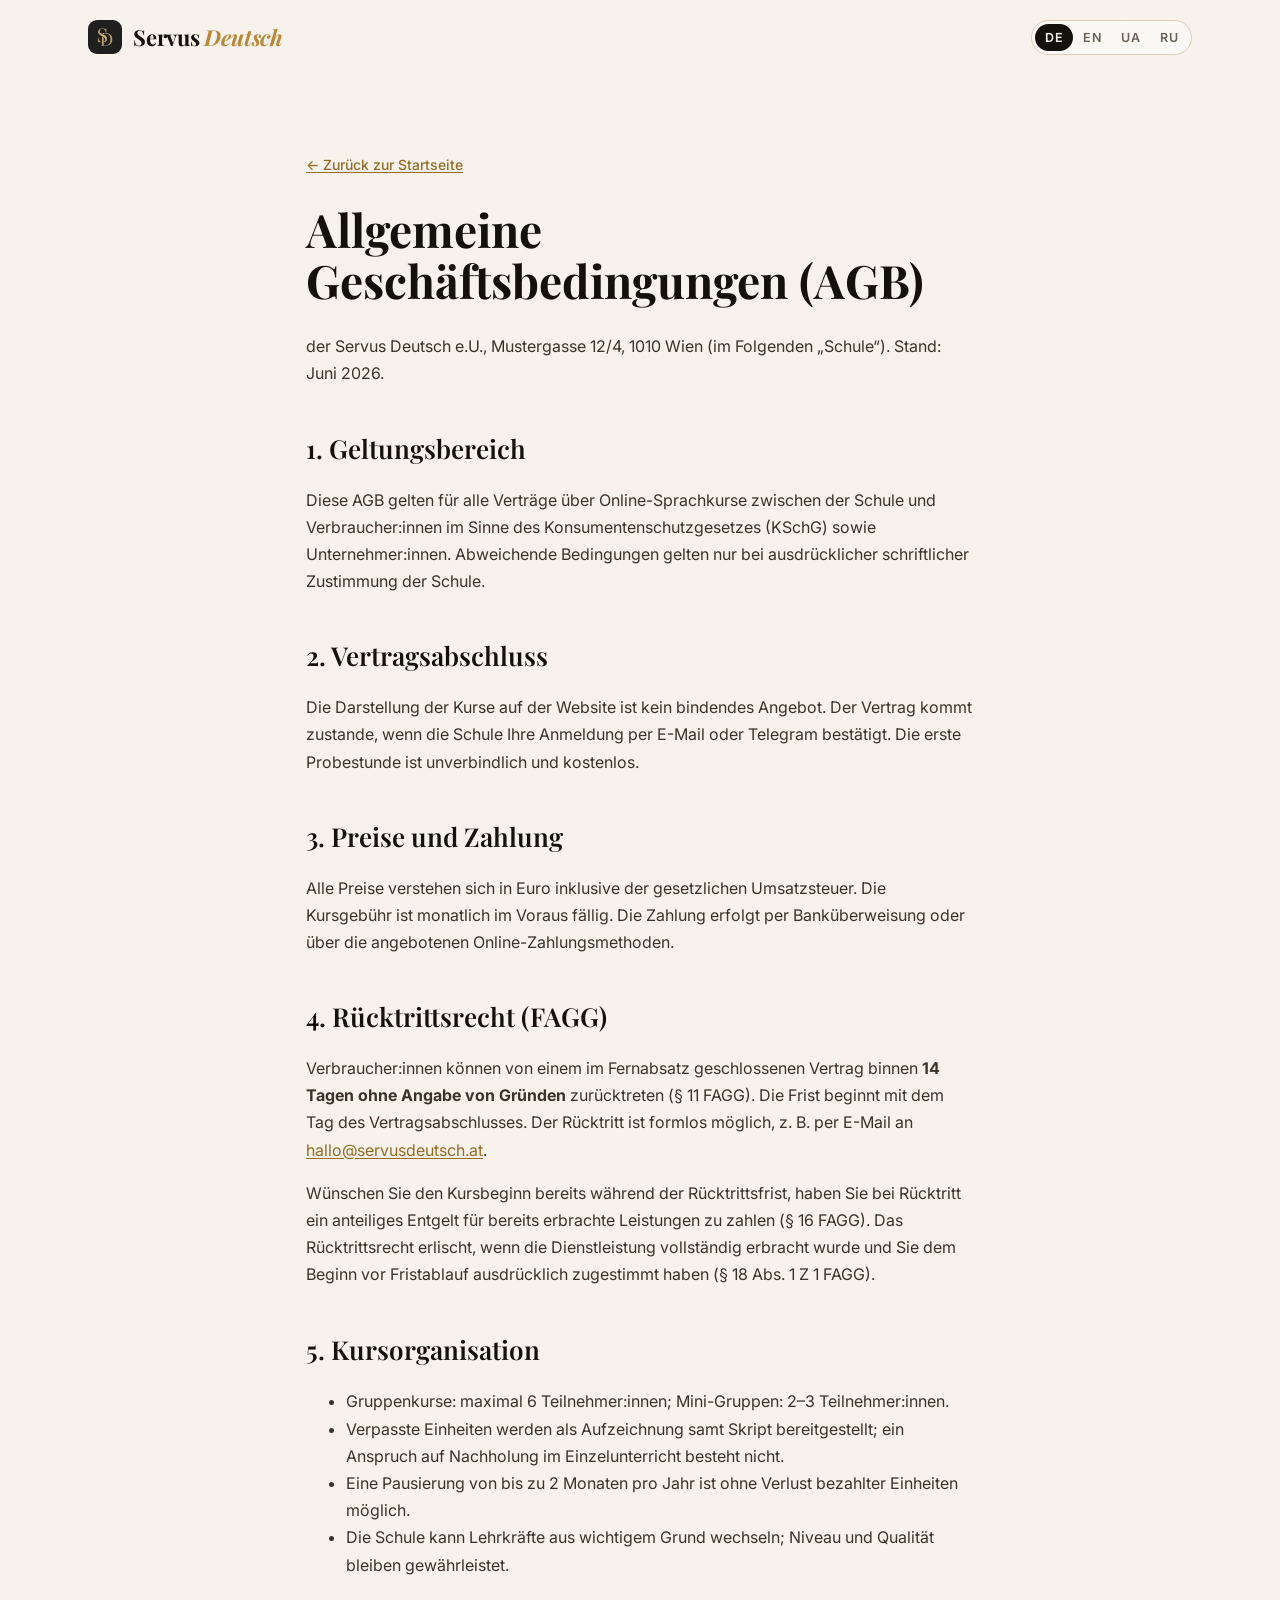
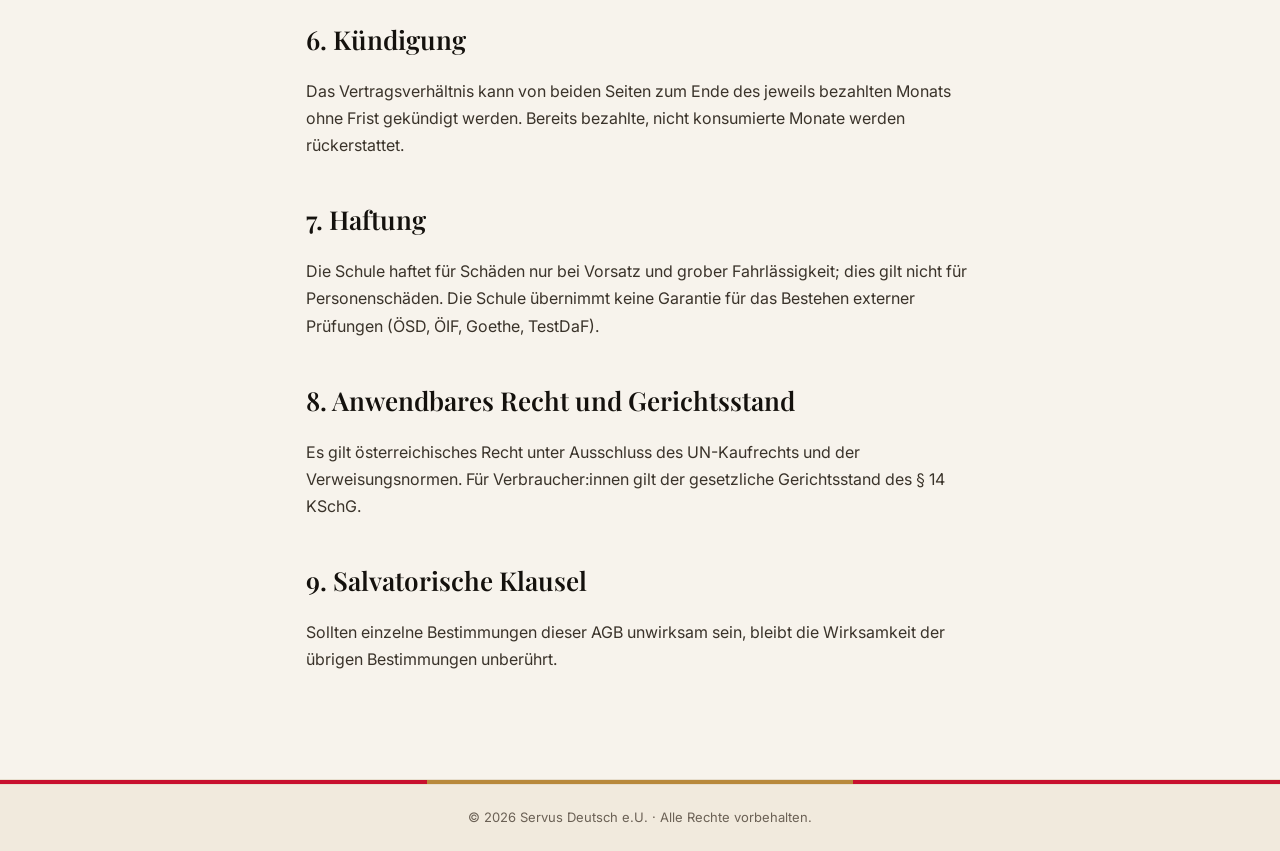
==== agb.html @ bb131b76 "Veblix portfolio demo — modern German-school website (anonymized example) Co-Authored-By: Claude Opu" ====
<!DOCTYPE html>
<html lang="de">
<head>
  <meta charset="UTF-8">
  <meta name="viewport" content="width=device-width, initial-scale=1.0, viewport-fit=cover">
  <title>AGB — Servus Deutsch</title>
  <meta name="robots" content="noindex, follow">
  <link rel="preconnect" href="https://fonts.googleapis.com">
  <link rel="preconnect" href="https://fonts.gstatic.com" crossorigin>
  <link href="https://fonts.googleapis.com/css2?family=Playfair+Display:ital,wght@0,500;0,600;0,700;0,800;1,600;1,700&family=Inter:wght@400;500;600&display=swap" rel="stylesheet">
  <link rel="stylesheet" href="styles.css?v=29">
  <link rel="icon" type="image/png" href="favicon.png?v=29">
</head>
<body>
  <header class="nav scrolled" id="nav">
    <div class="nav-inner">
      <a href="index.html" class="logo" aria-label="Servus Deutsch — Startseite">
        <span class="logo-mark" aria-hidden="true">
          <img src="logo.png?v=29" alt="" width="34" height="34">
        </span>
        <span class="logo-text">Servus <em>Deutsch</em></span>
      </a>
      <div class="nav-actions">
        <div class="lang-switch" role="group" aria-label="Sprache / Language / Мова">
          <button type="button" class="lang-btn" data-lang="de">DE</button>
          <button type="button" class="lang-btn" data-lang="en">EN</button>
          <button type="button" class="lang-btn" data-lang="uk">UA</button>
          <button type="button" class="lang-btn" data-lang="ru">RU</button>
        </div>
      </div>
    </div>
  </header>

  <main class="legal-main">
    <div class="container container-narrow">
      <a href="index.html" class="legal-back" data-i18n="legal.back">← Zurück zur Startseite</a>

      <!-- ===== DE ===== -->
      <section data-lang-block="de">
        <h1>Allgemeine Geschäftsbedingungen (AGB)</h1>
        <p>der Servus Deutsch e.U., Mustergasse 12/4, 1010 Wien (im Folgenden „Schule“). Stand: Juni 2026.</p>

        <h2>1. Geltungsbereich</h2>
        <p>Diese AGB gelten für alle Verträge über Online-Sprachkurse zwischen der Schule und Verbraucher:innen im Sinne des Konsumentenschutzgesetzes (KSchG) sowie Unternehmer:innen. Abweichende Bedingungen gelten nur bei ausdrücklicher schriftlicher Zustimmung der Schule.</p>

        <h2>2. Vertragsabschluss</h2>
        <p>Die Darstellung der Kurse auf der Website ist kein bindendes Angebot. Der Vertrag kommt zustande, wenn die Schule Ihre Anmeldung per E-Mail oder Telegram bestätigt. Die erste Probestunde ist unverbindlich und kostenlos.</p>

        <h2>3. Preise und Zahlung</h2>
        <p>Alle Preise verstehen sich in Euro inklusive der gesetzlichen Umsatzsteuer. Die Kursgebühr ist monatlich im Voraus fällig. Die Zahlung erfolgt per Banküberweisung oder über die angebotenen Online-Zahlungsmethoden.</p>

        <h2>4. Rücktrittsrecht (FAGG)</h2>
        <p>Verbraucher:innen können von einem im Fernabsatz geschlossenen Vertrag binnen <strong>14 Tagen ohne Angabe von Gründen</strong> zurücktreten (§ 11 FAGG). Die Frist beginnt mit dem Tag des Vertragsabschlusses. Der Rücktritt ist formlos möglich, z.&nbsp;B. per E-Mail an <a href="mailto:hallo@servusdeutsch.at">hallo@servusdeutsch.at</a>.</p>
        <p>Wünschen Sie den Kursbeginn bereits während der Rücktrittsfrist, haben Sie bei Rücktritt ein anteiliges Entgelt für bereits erbrachte Leistungen zu zahlen (§ 16 FAGG). Das Rücktrittsrecht erlischt, wenn die Dienstleistung vollständig erbracht wurde und Sie dem Beginn vor Fristablauf ausdrücklich zugestimmt haben (§ 18 Abs. 1 Z 1 FAGG).</p>

        <h2>5. Kursorganisation</h2>
        <ul>
          <li>Gruppenkurse: maximal 6 Teilnehmer:innen; Mini-Gruppen: 2–3 Teilnehmer:innen.</li>
          <li>Verpasste Einheiten werden als Aufzeichnung samt Skript bereitgestellt; ein Anspruch auf Nachholung im Einzelunterricht besteht nicht.</li>
          <li>Eine Pausierung von bis zu 2 Monaten pro Jahr ist ohne Verlust bezahlter Einheiten möglich.</li>
          <li>Die Schule kann Lehrkräfte aus wichtigem Grund wechseln; Niveau und Qualität bleiben gewährleistet.</li>
        </ul>

        <h2>6. Kündigung</h2>
        <p>Das Vertragsverhältnis kann von beiden Seiten zum Ende des jeweils bezahlten Monats ohne Frist gekündigt werden. Bereits bezahlte, nicht konsumierte Monate werden rückerstattet.</p>

        <h2>7. Haftung</h2>
        <p>Die Schule haftet für Schäden nur bei Vorsatz und grober Fahrlässigkeit; dies gilt nicht für Personenschäden. Die Schule übernimmt keine Garantie für das Bestehen externer Prüfungen (ÖSD, ÖIF, Goethe, TestDaF).</p>

        <h2>8. Anwendbares Recht und Gerichtsstand</h2>
        <p>Es gilt österreichisches Recht unter Ausschluss des UN-Kaufrechts und der Verweisungsnormen. Für Verbraucher:innen gilt der gesetzliche Gerichtsstand des § 14 KSchG.</p>

        <h2>9. Salvatorische Klausel</h2>
        <p>Sollten einzelne Bestimmungen dieser AGB unwirksam sein, bleibt die Wirksamkeit der übrigen Bestimmungen unberührt.</p>
      </section>

      <!-- ===== EN ===== -->
      <section data-lang-block="en" hidden>
        <h1>General Terms and Conditions (AGB)</h1>
        <p class="legal-note">This is a courtesy translation. The German version of these terms is the legally binding one.</p>
        <p>of Servus Deutsch e.U., Mustergasse 12/4, 1010 Vienna (hereinafter the "School"). Last updated: June 2026.</p>

        <h2>1. Scope</h2>
        <p>These terms apply to all contracts for online language courses between the School and consumers within the meaning of the Austrian Consumer Protection Act (KSchG) as well as businesses. Deviating terms apply only with the School's express written consent.</p>

        <h2>2. Conclusion of contract</h2>
        <p>The presentation of courses on the website is not a binding offer. The contract is concluded when the School confirms your registration by email or Telegram. The first trial lesson is non-binding and free of charge.</p>

        <h2>3. Prices and payment</h2>
        <p>All prices are in euros and include statutory VAT. The course fee is due monthly in advance. Payment is made by bank transfer or via the online payment methods offered.</p>

        <h2>4. Right of withdrawal (FAGG)</h2>
        <p>Consumers may withdraw from a distance contract within <strong>14 days without giving reasons</strong> (§ 11 FAGG). The period begins on the day the contract is concluded. Withdrawal requires no specific form — for example, an email to <a href="mailto:hallo@servusdeutsch.at">hallo@servusdeutsch.at</a> is sufficient.</p>
        <p>If you wish to start the course during the withdrawal period, you must pay a proportionate fee for services already provided in the event of withdrawal (§ 16 FAGG). The right of withdrawal expires once the service has been fully performed and you expressly agreed to the start before the period ended (§ 18(1)(1) FAGG).</p>

        <h2>5. Course organisation</h2>
        <ul>
          <li>Group courses: a maximum of 6 participants; mini groups: 2–3 participants.</li>
          <li>Missed lessons are provided as recordings with notes; there is no entitlement to one-to-one catch-up lessons.</li>
          <li>The course may be paused for up to 2 months per year without losing paid lessons.</li>
          <li>The School may change teachers for good cause; level and quality remain guaranteed.</li>
        </ul>

        <h2>6. Termination</h2>
        <p>The contract may be terminated by either party at the end of the paid month without notice period. Months already paid but not used will be refunded.</p>

        <h2>7. Liability</h2>
        <p>The School is liable for damages only in cases of intent and gross negligence; this does not apply to personal injury. The School does not guarantee that external exams (ÖSD, ÖIF, Goethe, TestDaF) will be passed.</p>

        <h2>8. Applicable law and jurisdiction</h2>
        <p>Austrian law applies, excluding the UN Convention on Contracts for the International Sale of Goods and conflict-of-law rules. For consumers, the statutory place of jurisdiction under § 14 KSchG applies.</p>

        <h2>9. Severability</h2>
        <p>Should individual provisions of these terms be invalid, the validity of the remaining provisions shall remain unaffected.</p>
      </section>

      <!-- ===== UK ===== -->
      <section data-lang-block="uk" hidden>
        <h1>Загальні умови надання послуг (AGB)</h1>
        <p class="legal-note">Це переклад для зручності. Юридично зобовʼязальною є німецька версія цих умов.</p>
        <p>Servus Deutsch e.U., Mustergasse 12/4, 1010 Відень (далі — «Школа»). Станом на: червень 2026.</p>

        <h2>1. Сфера дії</h2>
        <p>Ці умови застосовуються до всіх договорів про онлайн-курси між Школою та споживачами в розумінні австрійського Закону про захист споживачів (KSchG), а також підприємцями. Інші умови діють лише за прямої письмової згоди Школи.</p>

        <h2>2. Укладення договору</h2>
        <p>Презентація курсів на сайті не є зобовʼязальною офертою. Договір укладається, коли Школа підтверджує вашу реєстрацію електронною поштою або в Telegram. Перший пробний урок — без зобовʼязань і безкоштовний.</p>

        <h2>3. Ціни та оплата</h2>
        <p>Усі ціни вказані в євро і включають законний ПДВ. Оплата за курс здійснюється щомісяця наперед — банківським переказом або через запропоновані онлайн-методи оплати.</p>

        <h2>4. Право на відмову (FAGG)</h2>
        <p>Споживачі можуть відмовитися від договору, укладеного дистанційно, протягом <strong>14 днів без пояснення причин</strong> (§ 11 FAGG). Строк починається з дня укладення договору. Відмова не потребує спеціальної форми — достатньо листа на <a href="mailto:hallo@servusdeutsch.at">hallo@servusdeutsch.at</a>.</p>
        <p>Якщо ви бажаєте почати курс ще під час строку відмови, у разі відмови ви сплачуєте пропорційну плату за вже надані послуги (§ 16 FAGG). Право на відмову втрачається, якщо послугу надано повністю і ви прямо погодилися на початок до спливу строку (§ 18(1)(1) FAGG).</p>

        <h2>5. Організація курсів</h2>
        <ul>
          <li>Групові курси: максимум 6 учасників; міні-групи: 2–3 учасники.</li>
          <li>Пропущені заняття надаються як запис із конспектом; права на індивідуальне відпрацювання немає.</li>
          <li>Можлива пауза до 2 місяців на рік без втрати оплачених занять.</li>
          <li>Школа може змінити викладача з поважної причини; рівень і якість гарантуються.</li>
        </ul>

        <h2>6. Розірвання договору</h2>
        <p>Договір може розірвати будь-яка сторона на кінець оплаченого місяця без строку попередження. Оплачені, але не використані місяці повертаються.</p>

        <h2>7. Відповідальність</h2>
        <p>Школа відповідає за збитки лише у випадках умислу та грубої необережності; це не стосується шкоди здоровʼю. Школа не гарантує складання зовнішніх іспитів (ÖSD, ÖIF, Goethe, TestDaF).</p>

        <h2>8. Застосовне право та підсудність</h2>
        <p>Застосовується австрійське право з виключенням Конвенції ООН про договори міжнародної купівлі-продажу та колізійних норм. Для споживачів діє законна підсудність за § 14 KSchG.</p>

        <h2>9. Салваторське застереження</h2>
        <p>Якщо окремі положення цих умов виявляться недійсними, чинність решти положень залишається незмінною.</p>
      </section>

      <!-- ===== RU ===== -->
      <section data-lang-block="ru" hidden>
        <h1>Общие условия предоставления услуг (AGB)</h1>
        <p class="legal-note">Это перевод для удобства. Юридически обязательной является немецкая версия этих условий.</p>
        <p>Servus Deutsch e.U., Mustergasse 12/4, 1010 Вена (далее — «Школа»). По состоянию на: июнь 2026.</p>

        <h2>1. Сфера действия</h2>
        <p>Эти условия применяются ко всем договорам об онлайн-курсах между Школой и потребителями в смысле австрийского Закона о защите потребителей (KSchG), а также предпринимателями. Иные условия действуют только при прямом письменном согласии Школы.</p>

        <h2>2. Заключение договора</h2>
        <p>Презентация курсов на сайте не является обязывающей офертой. Договор заключается, когда Школа подтверждает вашу регистрацию по электронной почте или в Telegram. Первый пробный урок — без обязательств и бесплатный.</p>

        <h2>3. Цены и оплата</h2>
        <p>Все цены указаны в евро и включают законный НДС. Оплата за курс производится ежемесячно вперёд — банковским переводом или через предложенные онлайн-методы оплаты.</p>

        <h2>4. Право на отказ (FAGG)</h2>
        <p>Потребители могут отказаться от договора, заключённого дистанционно, в течение <strong>14 дней без объяснения причин</strong> (§ 11 FAGG). Срок начинается со дня заключения договора. Отказ не требует специальной формы — достаточно письма на <a href="mailto:hallo@servusdeutsch.at">hallo@servusdeutsch.at</a>.</p>
        <p>Если вы желаете начать курс ещё во время срока отказа, при отказе вы оплачиваете пропорциональную плату за уже оказанные услуги (§ 16 FAGG). Право на отказ утрачивается, если услуга оказана полностью и вы прямо согласились на начало до истечения срока (§ 18(1)(1) FAGG).</p>

        <h2>5. Организация курсов</h2>
        <ul>
          <li>Групповые курсы: максимум 6 участников; мини-группы: 2–3 участника.</li>
          <li>Пропущенные занятия предоставляются как запись с конспектом; права на индивидуальную отработку нет.</li>
          <li>Возможна пауза до 2 месяцев в год без потери оплаченных занятий.</li>
          <li>Школа может сменить преподавателя по уважительной причине; уровень и качество гарантируются.</li>
        </ul>

        <h2>6. Расторжение договора</h2>
        <p>Договор может расторгнуть любая сторона на конец оплаченного месяца без срока предупреждения. Оплаченные, но не использованные месяцы возвращаются.</p>

        <h2>7. Ответственность</h2>
        <p>Школа отвечает за ущерб только в случаях умысла и грубой неосторожности; это не касается вреда здоровью. Школа не гарантирует сдачу внешних экзаменов (ÖSD, ÖIF, Goethe, TestDaF).</p>

        <h2>8. Применимое право и подсудность</h2>
        <p>Применяется австрийское право с исключением Конвенции ООН о договорах международной купли-продажи и коллизионных норм. Для потребителей действует законная подсудность по § 14 KSchG.</p>

        <h2>9. Сальваторская оговорка</h2>
        <p>Если отдельные положения этих условий окажутся недействительными, действительность остальных положений остаётся неизменной.</p>
      </section>
    </div>
  </main>

  <footer class="footer">
    <div class="footer-stripe" aria-hidden="true"><i></i><i></i><i></i></div>
    <p class="footer-copy" data-i18n="foot.copy">© 2026 Servus Deutsch e.U. · Alle Rechte vorbehalten.</p>
  </footer>

  <script src="i18n.js?v=29"></script>
  <script src="script.js?v=29"></script>
</body>
</html>
---- styles.css ----
/* =====================================================================
   Servus Deutsch — "Wien in Gold"
   Light editorial luxury · ivory paper + imperial gold + ink
   Playfair Display (headings) + Inter (body) · cyrillic + umlaut safe
   ===================================================================== */

:root{
  --paper:#F7F3EC;
  --paper-2:#F1EADD;
  --card:#FFFFFF;
  --ink:#14110D;
  --ink-soft:#3A332A;
  --muted:#6B6155;
  --line:#E7DECE;
  --line-2:#D9CDB5;
  --gold:#B8893B;
  --gold-deep:#946C26;
  --gold-glow:#D8B774;
  --gold-tint:#F3E9D2;
  --red:#C8102E;
  --ok:#2C7A4B;

  --maxw:1160px;
  --radius:16px;
  --radius-sm:11px;
  --radius-pill:999px;

  --font-head:"Playfair Display",Georgia,"Times New Roman",serif;
  --font-body:"Inter",system-ui,-apple-system,Segoe UI,Roboto,sans-serif;

  --shadow-sm:0 1px 2px rgba(20,17,13,.04), 0 10px 24px -16px rgba(20,17,13,.22);
  --shadow-md:0 2px 6px rgba(20,17,13,.05), 0 28px 60px -28px rgba(20,17,13,.30);
  --shadow-gold:0 18px 40px -18px rgba(184,137,59,.55);

  --ease:cubic-bezier(.4,0,.2,1);

  /* platform.css compatibility — retheme the Lernplattform to "Wien in Gold" */
  --font-display:var(--font-head);
  --amber:var(--gold);
  --amber-soft:var(--gold-tint);
  --on-amber:var(--ink);
  --bg-1:var(--paper-2);
  --bg-2:var(--card);
  --rot:var(--red);
  --lead:var(--ink-soft);
  --silver:var(--muted);
  --shadow-hard:0 12px 30px -14px rgba(184,137,59,.40);
  --shadow-hard-hover:0 16px 40px -16px rgba(184,137,59,.50);
}

*,*::before,*::after{box-sizing:border-box}
html{scroll-behavior:smooth;-webkit-text-size-adjust:100%}
@media (prefers-reduced-motion:reduce){html{scroll-behavior:auto}}

body{
  margin:0;
  font-family:var(--font-body);
  font-size:17px;
  line-height:1.65;
  color:var(--ink);
  background:var(--paper);
  -webkit-font-smoothing:antialiased;
  text-rendering:optimizeLegibility;
  overflow-x:hidden;
}

img{max-width:100%;display:block}
a{color:inherit;text-decoration:none}
button{font-family:inherit}
::selection{background:var(--gold-glow);color:var(--ink)}

/* paper grain — barely-there warmth */
body::before{
  content:"";position:fixed;inset:0;pointer-events:none;z-index:0;opacity:.5;
  background-image:url("data:image/svg+xml,%3Csvg xmlns='http://www.w3.org/2000/svg' width='120' height='120'%3E%3Cfilter id='n'%3E%3CfeTurbulence type='fractalNoise' baseFrequency='.9' numOctaves='2'/%3E%3C/filter%3E%3Crect width='100%25' height='100%25' filter='url(%23n)' opacity='.035'/%3E%3C/svg%3E");
}
body>*{position:relative;z-index:1}

/* ---------- Layout ---------- */
.container{width:100%;max-width:var(--maxw);margin:0 auto;padding:0 28px}
.container-narrow{max-width:780px}
.section{padding:clamp(64px,9vw,120px) 0}
.section-alt{background:var(--paper-2)}

.section-head{max-width:680px;margin:0 0 clamp(34px,5vw,56px)}
.section-head.center{margin-left:auto;margin-right:auto;text-align:center}
.section-label{
  display:inline-flex;align-items:center;gap:10px;
  font-size:13px;font-weight:600;letter-spacing:.18em;text-transform:uppercase;
  color:var(--gold-deep);margin:0 0 16px;
}
.section-title{
  font-family:var(--font-head);font-weight:700;
  font-size:clamp(30px,4.4vw,50px);line-height:1.08;letter-spacing:-.015em;
  margin:0;color:var(--ink);
}
.section-sub{margin:18px 0 0;font-size:clamp(16px,1.6vw,18px);color:var(--muted);max-width:620px}
.section-head.center .section-sub{margin-left:auto;margin-right:auto}

/* tricolor (red–white–red, Austria nod) */
.tricolor{display:inline-flex;gap:3px}
.tricolor i{width:18px;height:3px;border-radius:2px;background:var(--red)}
.tricolor i:nth-child(2){background:#fff;box-shadow:inset 0 0 0 1px var(--line-2)}

/* ---------- Buttons ---------- */
.btn{
  display:inline-flex;align-items:center;justify-content:center;gap:10px;
  font-size:15px;font-weight:600;line-height:1;letter-spacing:.01em;
  padding:15px 26px;border-radius:var(--radius-pill);border:1px solid transparent;
  cursor:pointer;transition:transform .25s var(--ease),background .25s var(--ease),box-shadow .25s var(--ease),color .25s var(--ease),border-color .25s var(--ease);
  white-space:nowrap;
}
.btn svg{transition:transform .25s var(--ease)}
.btn-sm{padding:11px 18px;font-size:14px}
.btn-block{display:flex;width:100%}

.btn-primary{background:var(--ink);color:var(--paper);box-shadow:var(--shadow-sm)}
.btn-primary:hover{background:#241d14;box-shadow:0 0 0 1px var(--gold) inset, var(--shadow-gold);transform:translateY(-2px)}
.btn-primary:hover svg{transform:translateX(4px)}

.btn-ghost{background:transparent;color:var(--ink);border-color:var(--line-2)}
.btn-ghost:hover{background:var(--gold-tint);border-color:var(--gold);color:var(--gold-deep);transform:translateY(-2px)}

.btn-gold{background:var(--gold);color:var(--ink);box-shadow:var(--shadow-gold)}
.btn-gold:hover{background:var(--gold-glow);transform:translateY(-2px)}

:focus-visible{outline:2px solid var(--gold);outline-offset:3px;border-radius:6px}

/* ---------- Nav ---------- */
.nav{position:fixed;top:0;left:0;right:0;z-index:50;transition:background .3s var(--ease),box-shadow .3s var(--ease),border-color .3s var(--ease);border-bottom:1px solid transparent}
.nav.scrolled{background:rgba(247,243,236,.86);backdrop-filter:saturate(140%) blur(14px);border-bottom-color:var(--line);box-shadow:0 6px 24px -18px rgba(20,17,13,.5)}
.nav-inner{display:flex;align-items:center;justify-content:space-between;gap:18px;height:74px;max-width:var(--maxw);margin:0 auto;padding:0 28px}

.logo{display:inline-flex;align-items:center;gap:11px}
.logo-mark img{width:34px;height:34px;border-radius:9px}
.logo-text{font-family:var(--font-head);font-weight:700;font-size:22px;letter-spacing:-.01em;color:var(--ink)}
.logo-text em{font-style:italic;color:var(--gold)}

.nav-links{display:flex;align-items:center;gap:30px}
.nav-links a{font-size:15px;font-weight:500;color:var(--ink-soft);position:relative;padding:6px 0;transition:color .2s var(--ease)}
.nav-links a::after{content:"";position:absolute;left:0;right:100%;bottom:0;height:1.5px;background:var(--gold);transition:right .28s var(--ease)}
.nav-links a:hover{color:var(--ink)}
.nav-links a:hover::after{right:0}
.nav-platform{color:var(--gold-deep)!important;font-weight:600}

.nav-actions{display:flex;align-items:center;gap:14px}
.lang-switch{display:inline-flex;border:1px solid var(--line-2);border-radius:var(--radius-pill);padding:3px;background:rgba(255,255,255,.5)}
.lang-btn{appearance:none;border:0;background:transparent;color:var(--muted);font-size:12.5px;font-weight:600;letter-spacing:.04em;padding:6px 10px;border-radius:var(--radius-pill);cursor:pointer;transition:.2s var(--ease)}
.lang-btn:hover{color:var(--ink)}
.lang-btn.active{background:var(--ink);color:var(--paper)}

.burger{display:none;flex-direction:column;justify-content:center;gap:5px;width:44px;height:44px;border:1px solid var(--line-2);border-radius:12px;background:rgba(255,255,255,.6);cursor:pointer}
.burger span{display:block;width:20px;height:2px;margin:0 auto;background:var(--ink);border-radius:2px;transition:.28s var(--ease)}
.burger[aria-expanded="true"] span:nth-child(1){transform:translateY(7px) rotate(45deg)}
.burger[aria-expanded="true"] span:nth-child(2){opacity:0}
.burger[aria-expanded="true"] span:nth-child(3){transform:translateY(-7px) rotate(-45deg)}

/* ---------- Hero ---------- */
.hero{position:relative;padding:clamp(120px,16vw,180px) 0 clamp(60px,8vw,96px);overflow:hidden}
.hero-bg{position:absolute;inset:0;pointer-events:none;z-index:0}
.hero-bg::before{content:"";position:absolute;top:-12%;right:-6%;width:46vw;height:46vw;max-width:640px;max-height:640px;border-radius:50%;
  background:radial-gradient(circle at 50% 50%, rgba(216,183,116,.35), rgba(216,183,116,0) 64%)}
.hero-bg .shape{position:absolute;opacity:.5}
.shape-circle{top:18%;right:8%;width:230px;height:230px;border:1.5px solid var(--gold);border-radius:50%;opacity:.28}
.shape-circle-fill{top:30%;right:20%;width:14px;height:14px;background:var(--gold);border-radius:50%;opacity:.55}
.shape-triangle{bottom:14%;left:6%;width:0;height:0;border-left:34px solid transparent;border-right:34px solid transparent;border-bottom:58px solid rgba(200,16,46,.12);transform:rotate(-12deg)}
.shape-square{bottom:24%;right:32%;width:60px;height:60px;border:1.5px solid var(--line-2);transform:rotate(22deg);opacity:.6}

.hero-inner{position:relative;display:grid;grid-template-columns:1fr;gap:clamp(30px,5vw,64px);align-items:center}
.hero-copy{max-width:640px}

.hero-badge{display:inline-flex;align-items:center;gap:11px;font-size:13.5px;font-weight:600;color:var(--ink-soft);
  background:rgba(255,255,255,.7);border:1px solid var(--line-2);padding:8px 16px;border-radius:var(--radius-pill);margin-bottom:26px}

.hero-title{font-family:var(--font-head);font-weight:800;font-size:clamp(30px,5vw,62px);line-height:1.04;letter-spacing:-.02em;margin:0;color:var(--ink)}
.hero-line2{display:block;white-space:nowrap;overflow:hidden;padding-bottom:.08em}
.rotator{display:inline-block;position:relative}
.rotator-word{display:inline-block;font-style:italic;font-weight:700;color:var(--gold);transition:opacity .3s var(--ease),transform .3s var(--ease)}
.rotator-word.out{opacity:0;transform:translateY(6px)}

.hero-sub{font-size:clamp(16px,1.7vw,19px);color:var(--muted);max-width:520px;margin:24px 0 0}
.hero-cta{display:flex;flex-wrap:wrap;gap:14px;margin:34px 0 0}

.hero-stats{display:flex;flex-wrap:wrap;gap:clamp(22px,4vw,46px);margin:46px 0 0;padding:26px 0 0;border-top:1px solid var(--line)}
.hero-stats .stat{margin:0}
.stat-num{font-family:var(--font-head);font-weight:700;font-size:clamp(30px,3.6vw,42px);line-height:1;color:var(--ink);margin:0}
.stat-num span{color:var(--gold-deep)}
.hero-stats dd{margin:8px 0 0;font-size:13.5px;color:var(--muted);max-width:140px;line-height:1.4}

/* hero visual — live-lesson chat card */
.hero-visual{position:relative;display:flex;flex-direction:column;align-items:center;gap:18px}
.chat-card{width:100%;max-width:380px;background:var(--card);border:1px solid var(--line);border-radius:22px;padding:22px;box-shadow:var(--shadow-md);position:relative}
.chat-card::before{content:"";position:absolute;inset:0;border-radius:22px;border:1px solid rgba(184,137,59,.18);pointer-events:none}
.chat-head{display:flex;align-items:center;gap:9px;font-size:13px;font-weight:600;color:var(--muted);padding-bottom:16px;margin-bottom:6px;border-bottom:1px solid var(--line)}
.chat-dot{width:9px;height:9px;border-radius:50%;background:var(--ok);box-shadow:0 0 0 4px rgba(44,122,75,.16)}
.chat-msg{margin:14px 0}
.chat-msg strong{display:block;font-size:12px;font-weight:600;letter-spacing:.02em;color:var(--gold-deep);margin-bottom:5px}
.chat-msg p{margin:0;padding:11px 15px;border-radius:14px;font-size:14.5px;line-height:1.5}
.chat-t p{background:var(--paper-2);border-bottom-left-radius:5px}
.chat-s p{background:var(--ink);color:var(--paper);border-bottom-right-radius:5px}
.chat-s strong{text-align:right;color:var(--gold)}
.chat-note{display:flex;align-items:center;gap:8px;margin-top:16px;padding-top:14px;border-top:1px dashed var(--line-2);font-size:13px;font-weight:500;color:var(--ok)}
.exam-chip{display:inline-flex;align-items:center;gap:8px;font-size:13px;font-weight:600;letter-spacing:.14em;color:var(--ink);background:var(--gold-tint);border:1px solid var(--gold);padding:9px 18px;border-radius:var(--radius-pill)}

/* ---------- Marquee ---------- */
.marquee{overflow:hidden;border-top:1px solid var(--line);border-bottom:1px solid var(--line);background:var(--card);padding:16px 0;-webkit-mask-image:linear-gradient(90deg,transparent,#000 8%,#000 92%,transparent);mask-image:linear-gradient(90deg,transparent,#000 8%,#000 92%,transparent)}
.marquee-track{display:inline-flex;gap:46px;white-space:nowrap;animation:marquee 34s linear infinite;will-change:transform}
.marquee:hover .marquee-track{animation-play-state:paused}
.marquee-track span{font-family:var(--font-head);font-size:20px;font-weight:600;color:var(--ink);display:inline-flex;align-items:baseline;gap:10px}
.marquee-track span i{font-family:var(--font-body);font-style:normal;font-size:14px;font-weight:500;color:var(--muted)}
.marquee-track span i::before{content:"→ ";color:var(--gold)}
@keyframes marquee{to{transform:translateX(-50%)}}
@media (prefers-reduced-motion:reduce){.marquee-track{animation:none}}

/* ---------- Levels (accordion) ---------- */
.levels{border-top:1px solid var(--line)}
.level{border-bottom:1px solid var(--line)}
.level-head{display:grid;grid-template-columns:auto 1fr auto auto;align-items:center;gap:20px;width:100%;
  background:transparent;border:0;cursor:pointer;text-align:left;padding:26px 6px;transition:padding-left .3s var(--ease)}
.level-head:hover{padding-left:16px}
.level-num{font-family:var(--font-head);font-weight:700;font-size:clamp(24px,3vw,34px);color:var(--gold);min-width:52px}
.level-name{font-family:var(--font-head);font-weight:600;font-size:clamp(19px,2.2vw,26px);color:var(--ink)}
.level-meta{font-size:14px;color:var(--muted);justify-self:end;text-align:right}
.level-chevron{width:13px;height:13px;border-right:2px solid var(--ink-soft);border-bottom:2px solid var(--ink-soft);transform:rotate(45deg);transition:transform .3s var(--ease);margin-right:6px}
.level-head[aria-expanded="true"] .level-chevron{transform:rotate(-135deg);border-color:var(--gold)}
.level-head[aria-expanded="true"] .level-num{color:var(--gold-deep)}
.level-body{max-height:0;overflow:hidden;transition:max-height .45s var(--ease)}
.level-body p{margin:0 0 16px;max-width:680px;color:var(--ink-soft);padding-left:72px}
.level-skills{list-style:none;display:flex;flex-wrap:wrap;gap:10px;margin:0 0 28px;padding:0 0 0 72px}
.level-skills li{font-size:13px;font-weight:500;color:var(--gold-deep);background:var(--gold-tint);border:1px solid var(--gold);border-radius:var(--radius-pill);padding:6px 14px}

/* ---------- How it works ---------- */
.steps{display:grid;grid-template-columns:repeat(3,1fr);gap:clamp(20px,3vw,34px)}
.step{position:relative;padding:6px 0}
.step-num{font-family:var(--font-head);font-weight:700;font-size:54px;line-height:1;color:var(--gold);opacity:.85}
.step h3{font-family:var(--font-head);font-weight:600;font-size:22px;margin:14px 0 8px;color:var(--ink)}
.step p{margin:0;color:var(--muted);font-size:15.5px;max-width:300px}
.step:not(:last-child)::after{content:"";position:absolute;top:24px;left:64px;right:-18px;height:1px;
  background:linear-gradient(90deg,var(--gold),transparent)}

/* ---------- Why / bento ---------- */
.bento{display:grid;grid-template-columns:repeat(3,1fr);gap:clamp(16px,2vw,22px)}
.card{background:var(--card);border:1px solid var(--line);border-radius:var(--radius);padding:30px;transition:transform .3s var(--ease),box-shadow .3s var(--ease),border-color .3s var(--ease)}
.card:hover{transform:translateY(-5px);box-shadow:var(--shadow-md);border-color:var(--gold)}
.card-icon{display:inline-flex;align-items:center;justify-content:center;width:54px;height:54px;border-radius:14px;background:var(--gold-tint);color:var(--gold-deep);border:1px solid var(--gold);margin-bottom:20px}
.card h3{font-family:var(--font-head);font-weight:600;font-size:21px;margin:0 0 10px;color:var(--ink)}
.card p{margin:0;color:var(--muted);font-size:15.5px}

/* ---------- Teachers ---------- */
.teachers{display:grid;gap:clamp(18px,3vw,28px)}
.teachers-2{grid-template-columns:repeat(2,1fr)}
.teacher{background:var(--card);border:1px solid var(--line);border-radius:var(--radius);padding:34px;transition:transform .3s var(--ease),box-shadow .3s var(--ease),border-color .3s var(--ease)}
.teacher:hover{transform:translateY(-4px);box-shadow:var(--shadow-md);border-color:var(--gold)}
.avatar{display:inline-flex;align-items:center;justify-content:center;width:72px;height:72px;font-family:var(--font-head);font-weight:700;font-size:24px;color:var(--gold-deep);background:var(--gold-tint);border:1.5px solid var(--gold);margin-bottom:20px}
.avatar-circle{border-radius:50%}
.avatar-triangle{border-radius:18px}
.teacher h3{font-family:var(--font-head);font-weight:600;font-size:24px;margin:0 0 6px;color:var(--ink)}
.teacher-role{font-size:13px;font-weight:600;letter-spacing:.06em;text-transform:uppercase;color:var(--gold-deep);margin:0 0 14px}
.teacher p{margin:0;color:var(--muted);font-size:15.5px}

/* ---------- Pricing ---------- */
.pricing{display:grid;grid-template-columns:repeat(3,1fr);gap:clamp(16px,2vw,24px);align-items:start}
.price-card{position:relative;background:var(--card);border:1px solid var(--line);border-radius:var(--radius);padding:32px 28px;transition:transform .3s var(--ease),box-shadow .3s var(--ease)}
.price-card:hover{transform:translateY(-5px);box-shadow:var(--shadow-md)}
.price-featured{border:1.5px solid var(--gold);box-shadow:var(--shadow-gold)}
.price-featured::before{content:"";position:absolute;inset:0;border-radius:var(--radius);box-shadow:0 0 0 1px var(--gold) inset;pointer-events:none}
.price-badge{display:inline-block;font-size:12px;font-weight:600;letter-spacing:.08em;text-transform:uppercase;color:var(--ink);background:var(--gold);padding:6px 14px;border-radius:var(--radius-pill);margin:0 0 16px}
.price-card h3{font-family:var(--font-head);font-weight:600;font-size:24px;margin:0 0 4px;color:var(--ink)}
.price{display:flex;align-items:baseline;gap:6px;margin:14px 0 4px;font-family:var(--font-head)}
.price span{font-weight:700;font-size:46px;line-height:1;color:var(--ink)}
.price em{font-style:normal;font-family:var(--font-body);font-size:15px;color:var(--muted)}
.price-note{font-size:14px;color:var(--muted);margin:0 0 22px}
.price-list{list-style:none;margin:0 0 26px;padding:0;border-top:1px solid var(--line);padding-top:20px}
.price-list li{position:relative;padding:8px 0 8px 30px;font-size:15px;color:var(--ink-soft)}
.price-list li::before{content:"";position:absolute;left:0;top:13px;width:16px;height:9px;border-left:2px solid var(--gold);border-bottom:2px solid var(--gold);transform:rotate(-45deg)}

/* ---------- Reviews ---------- */
.reviews{display:grid;grid-template-columns:repeat(3,1fr);gap:clamp(16px,2vw,24px)}
.review{position:relative;background:var(--card);border:1px solid var(--line);border-radius:var(--radius);padding:34px 30px 28px;margin:0;transition:transform .3s var(--ease),box-shadow .3s var(--ease),border-color .3s var(--ease)}
.review:hover{transform:translateY(-4px);box-shadow:var(--shadow-md);border-color:var(--gold)}
.review::before{content:"\201C";position:absolute;top:8px;left:24px;font-family:var(--font-head);font-size:74px;line-height:1;color:var(--gold);opacity:.32}
.review blockquote{margin:0 0 22px;font-size:16px;line-height:1.6;color:var(--ink);position:relative;padding-top:18px}
.review figcaption{display:flex;flex-direction:column;gap:3px;border-top:1px solid var(--line);padding-top:16px}
.review figcaption strong{font-family:var(--font-head);font-weight:600;font-size:17px}
.review figcaption span{font-size:13px;color:var(--gold-deep);font-weight:500}

/* ---------- FAQ ---------- */
.faq{border-top:1px solid var(--line)}
.faq-item{border-bottom:1px solid var(--line)}
.faq-q{display:flex;align-items:center;justify-content:space-between;gap:18px;width:100%;background:transparent;border:0;cursor:pointer;text-align:left;
  padding:24px 4px;font-family:var(--font-head);font-weight:600;font-size:clamp(17px,2vw,20px);color:var(--ink);transition:color .2s var(--ease)}
.faq-q:hover{color:var(--gold-deep)}
.faq-q .level-chevron{flex:none}
.faq-a{max-height:0;overflow:hidden;transition:max-height .45s var(--ease)}
.faq-a p{margin:0;padding:0 4px 26px;color:var(--ink-soft);font-size:16px;max-width:680px}

/* ---------- CTA (dark finale) ---------- */
.section-cta{padding-bottom:clamp(72px,10vw,130px)}
.cta-box{background:var(--ink);color:var(--paper);border-radius:26px;padding:clamp(34px,5vw,60px);text-align:center;position:relative;overflow:hidden;box-shadow:var(--shadow-md)}
.cta-box::before{content:"";position:absolute;top:-40%;right:-10%;width:420px;height:420px;border-radius:50%;
  background:radial-gradient(circle,rgba(216,183,116,.22),transparent 65%);pointer-events:none}
.cta-box .section-title{color:var(--paper)}
.cta-box .section-sub{color:rgba(247,243,236,.72);margin-left:auto;margin-right:auto}
.cta-form{max-width:560px;margin:34px auto 0;text-align:left}
.form-row{display:grid;grid-template-columns:1fr 1fr;gap:16px}
.form-field{margin-bottom:16px}
.form-field label{display:block;font-size:13.5px;font-weight:500;color:rgba(247,243,236,.66);margin-bottom:8px}
.form-field input,.form-field select{
  width:100%;font-family:inherit;font-size:15.5px;color:var(--paper);
  background:rgba(255,255,255,.06);border:1px solid rgba(247,243,236,.18);border-radius:12px;padding:14px 16px;transition:.2s var(--ease)}
.form-field input::placeholder{color:rgba(247,243,236,.4)}
.form-field input:focus,.form-field select:focus{outline:none;border-color:var(--gold);background:rgba(255,255,255,.1);box-shadow:0 0 0 3px rgba(184,137,59,.25)}
.form-field input.invalid{border-color:var(--red);box-shadow:0 0 0 3px rgba(200,16,46,.22)}
.form-field select{appearance:none;cursor:pointer;
  background-image:url("data:image/svg+xml,%3Csvg xmlns='http://www.w3.org/2000/svg' width='14' height='14' fill='none' stroke='%23D8B774' stroke-width='2'%3E%3Cpath d='m3 5 4 4 4-4'/%3E%3C/svg%3E");background-repeat:no-repeat;background-position:right 16px center}
.form-field select option{color:var(--ink)}
.consent{display:flex;align-items:flex-start;gap:11px;font-size:13.5px;color:rgba(247,243,236,.66);margin:6px 0 22px;cursor:pointer}
.consent input{margin-top:3px;width:17px;height:17px;accent-color:var(--gold);flex:none}
.consent a{color:var(--gold-glow);text-decoration:underline;text-underline-offset:2px}
.cta-form .btn-primary{background:var(--gold);color:var(--ink)}
.cta-form .btn-primary:hover{background:var(--gold-glow);box-shadow:var(--shadow-gold)}
.form-status{margin:16px 0 0;font-size:14px;min-height:20px;text-align:center}
.form-status.err{color:#ff9a9a}
.form-status.ok{color:var(--gold-glow)}

/* ---------- Footer ---------- */
.footer{background:var(--paper-2);border-top:1px solid var(--line)}
.footer-stripe{display:flex;height:4px}
.footer-stripe i{flex:1}
.footer-stripe i:nth-child(1),.footer-stripe i:nth-child(3){background:var(--red)}
.footer-stripe i:nth-child(2){background:var(--gold)}
.footer-inner{display:grid;grid-template-columns:1.6fr 1fr 1fr 1.2fr;gap:34px;padding:clamp(48px,6vw,72px) 28px clamp(30px,4vw,44px)}
.footer-brand .footer-logo{width:54px;height:54px;border-radius:13px;margin-bottom:12px}
.footer-brand .logo-text{display:block;margin-bottom:12px}
.footer-brand p{margin:0;font-size:14px;color:var(--muted);line-height:1.6}
.footer-nav{display:flex;flex-direction:column;gap:12px}
.footer-nav a{font-size:14.5px;color:var(--ink-soft);transition:color .2s var(--ease)}
.footer-nav a:hover{color:var(--gold-deep)}
.footer-contacts{display:flex;flex-direction:column;gap:12px}
.footer-contacts a{font-size:14.5px;color:var(--ink-soft);transition:color .2s var(--ease)}
.footer-contacts a:hover{color:var(--gold-deep)}
.footer-copy{margin:0;padding:22px 28px;border-top:1px solid var(--line);font-size:13px;color:var(--muted);text-align:center}

/* ---------- Legal pages ---------- */
.legal-main{max-width:780px;margin:0 auto;padding:clamp(110px,14vw,150px) 28px clamp(60px,8vw,90px)}
.legal-back{display:inline-flex;align-items:center;gap:6px;font-size:14px;font-weight:500;color:var(--gold-deep);margin-bottom:28px}
.legal-back:hover{color:var(--gold)}
.legal-main h1{font-family:var(--font-head);font-weight:700;font-size:clamp(30px,5vw,46px);line-height:1.1;margin:0 0 28px;color:var(--ink)}
.legal-main h2{font-family:var(--font-head);font-weight:600;font-size:clamp(20px,2.5vw,26px);margin:40px 0 12px;color:var(--ink)}
.legal-main h3{font-size:17px;font-weight:600;margin:24px 0 8px;color:var(--ink)}
.legal-main p,.legal-main li{color:var(--ink-soft);font-size:16px;line-height:1.7}
.legal-main a{color:var(--gold-deep);text-decoration:underline;text-underline-offset:2px}
.legal-note{background:var(--card);border:1px solid var(--line);border-left:3px solid var(--gold);border-radius:0 var(--radius-sm) var(--radius-sm) 0;padding:16px 20px;margin:20px 0;font-size:14.5px;color:var(--muted)}

/* ---------- Reveal ---------- */
.reveal{opacity:0;transform:translateY(26px);transition:opacity .7s var(--ease),transform .7s var(--ease)}
.reveal.visible{opacity:1;transform:none}
@media (prefers-reduced-motion:reduce){.reveal{opacity:1;transform:none;transition:none}}

/* ---------- Responsive ---------- */
@media (max-width:980px){
  .hero-inner{grid-template-columns:1fr;gap:44px}
  .hero-visual{order:-1;align-items:flex-start}
  .bento,.pricing,.reviews{grid-template-columns:repeat(2,1fr)}
  .steps{grid-template-columns:1fr;gap:30px}
  .step:not(:last-child)::after{display:none}
  .footer-inner{grid-template-columns:1fr 1fr}
  .price-featured{order:-1}
}
@media (max-width:920px){
  .nav-links{position:fixed;inset:74px 0 auto;flex-direction:column;align-items:flex-start;gap:0;
    background:var(--paper);border-bottom:1px solid var(--line);padding:8px 28px 22px;
    transform:translateY(-12px);opacity:0;pointer-events:none;transition:.28s var(--ease);box-shadow:var(--shadow-md)}
  .nav-links.open{transform:none;opacity:1;pointer-events:auto}
  .nav-links a{width:100%;padding:14px 0;border-bottom:1px solid var(--line);font-size:16px}
  .nav-links a::after{display:none}
  .burger{display:flex}
  .nav-actions .btn-primary{display:none}
  .level-head{grid-template-columns:auto 1fr auto;gap:14px}
  .level-meta{display:none}
  .level-body p,.level-skills{padding-left:0}
}
@media (max-width:560px){
  body{font-size:16px}
  .container{padding:0 20px}
  .nav-inner{padding:0 20px;height:66px}
  .nav-links{inset:66px 0 auto}
  .lang-btn{padding:6px 8px}
  .bento,.pricing,.reviews,.teachers-2{grid-template-columns:1fr}
  .form-row{grid-template-columns:1fr}
  .footer-inner{grid-template-columns:1fr;gap:26px}
  .hero-stats{gap:20px}
  input,select,textarea{font-size:16px!important}
}

/* ===================== Richer background + livelier sections ===================== */

/* Hero — warm Vienna photo backdrop + slow living glow */
.hero-photo{position:absolute;inset:0;background-size:cover;background-position:center right;opacity:.42;
  -webkit-mask-image:linear-gradient(90deg,transparent 0,transparent 20%,#000 72%);mask-image:linear-gradient(90deg,transparent 0,transparent 20%,#000 72%)}
.hero-photo::after{content:"";position:absolute;inset:0;background:linear-gradient(180deg,rgba(247,243,236,.45),rgba(247,243,236,0) 32%,rgba(247,243,236,.6) 100%)}
.hero-bg::after{content:"";position:absolute;top:-20%;left:-12%;width:60vw;height:60vw;max-width:760px;max-height:760px;border-radius:50%;
  background:radial-gradient(circle,rgba(184,137,59,.16),transparent 60%);animation:heroGlow 16s var(--ease) infinite alternate}
@keyframes heroGlow{from{transform:translate(0,0) scale(1)}to{transform:translate(9%,6%) scale(1.16)}}

/* chat card gentle float */
@keyframes floaty{from{transform:translateY(0)}to{transform:translateY(-12px)}}
.chat-card{animation:floaty 5.5s var(--ease) infinite alternate}

/* animated gold rule drawn under each section title on reveal */
.section-title{position:relative;padding-bottom:.32em}
.section-title::after{content:"";position:absolute;left:0;bottom:0;width:0;height:3px;border-radius:2px;
  background:linear-gradient(90deg,var(--gold),var(--gold-glow));transition:width .9s var(--ease) .15s}
.cta-box .section-title::after{left:50%;transform:translateX(-50%)}
.reveal.visible .section-title::after{width:64px}

/* staggered reveal for card grids */
.bento .reveal:nth-child(2),.reviews .reveal:nth-child(2),.pricing .reveal:nth-child(2),.teachers-2 .reveal:nth-child(2){transition-delay:.1s}
.bento .reveal:nth-child(3),.reviews .reveal:nth-child(3),.pricing .reveal:nth-child(3){transition-delay:.2s}
.bento .reveal:nth-child(4){transition-delay:.3s}
.bento .reveal:nth-child(5){transition-delay:.4s}
.bento .reveal:nth-child(6){transition-delay:.5s}

/* card top gold accent that draws in on hover */
.card,.teacher{position:relative;overflow:hidden}
.card::after,.teacher::after{content:"";position:absolute;left:0;top:0;height:3px;width:100%;
  background:linear-gradient(90deg,var(--gold),var(--gold-glow));transform:scaleX(0);transform-origin:left;transition:transform .4s var(--ease)}
.card:hover::after,.teacher:hover::after{transform:scaleX(1)}

@media (prefers-reduced-motion:reduce){
  .hero-bg::after,.chat-card{animation:none}
  .section-title::after{transition:none}
}

/* ===================== Mobile polish ===================== */
@media (max-width:560px){
  .hero{padding-top:clamp(100px,26vw,128px)}
  .hero-photo{opacity:.22}
  .hero-photo::after{background:linear-gradient(180deg,rgba(247,243,236,.55),rgba(247,243,236,.12) 38%,rgba(247,243,236,.92) 100%)}
  body::before{opacity:.5}
  .hero-badge{margin-bottom:20px}
  .hero-cta{gap:10px}
  .hero-cta .btn{width:100%;justify-content:center}
  .hero-stats{gap:18px 26px}
  .shape-circle,.shape-square{display:none}
  .section-head{margin-bottom:30px}
  .price-card,.card,.teacher,.review{padding:24px 22px}
}

/* ===================== Per-section thematic Vienna backdrops ===================== */
#levels{background:linear-gradient(rgba(247,243,236,.90),rgba(247,243,236,.94)),url("bg-street.webp?v=29") center/cover no-repeat}
#why{background:linear-gradient(rgba(247,243,236,.91),rgba(247,243,236,.95)),url("bg-cafe.webp?v=29") center/cover no-repeat}
#pricing{background:linear-gradient(rgba(247,243,236,.90),rgba(247,243,236,.94)),url("bg-rooftops.webp?v=29") center/cover no-repeat}
.cta-box{background:linear-gradient(rgba(20,17,13,.86),rgba(20,17,13,.92)),url("bg-night.webp?v=29") center/cover no-repeat}
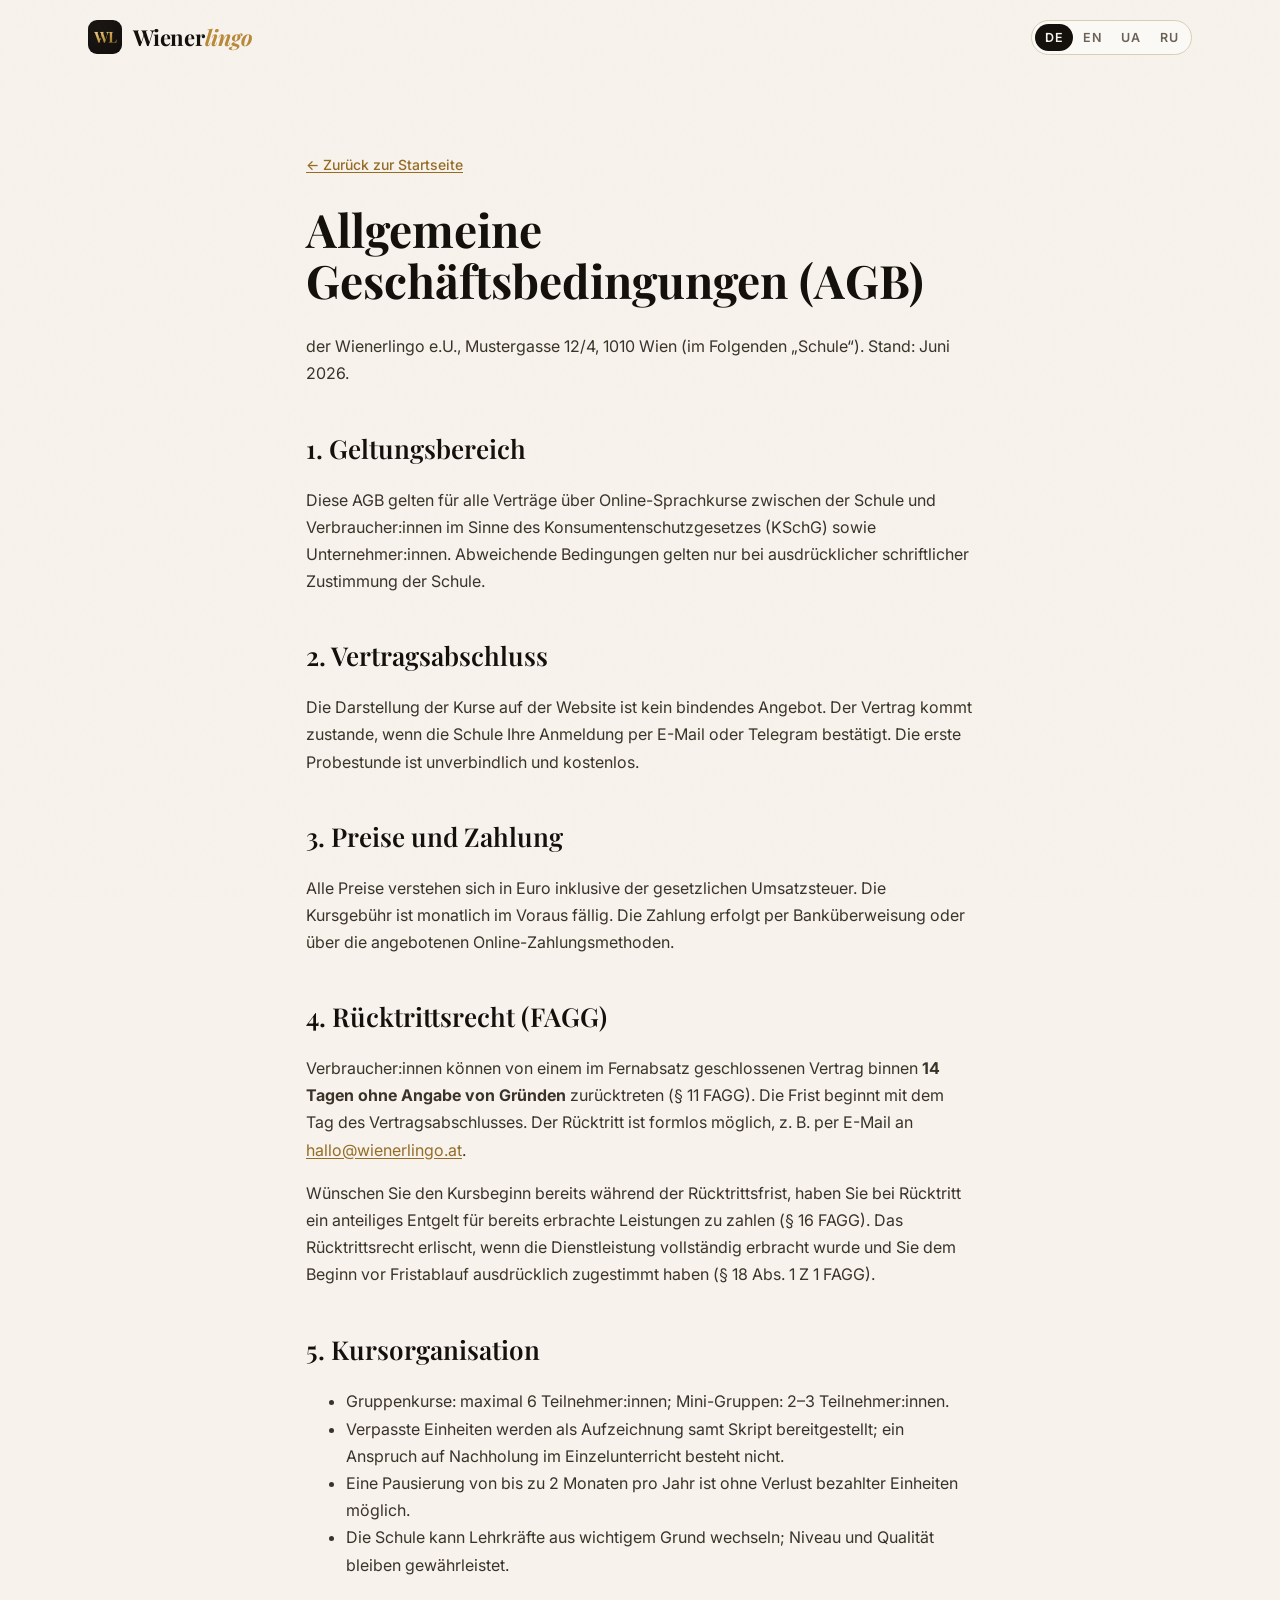
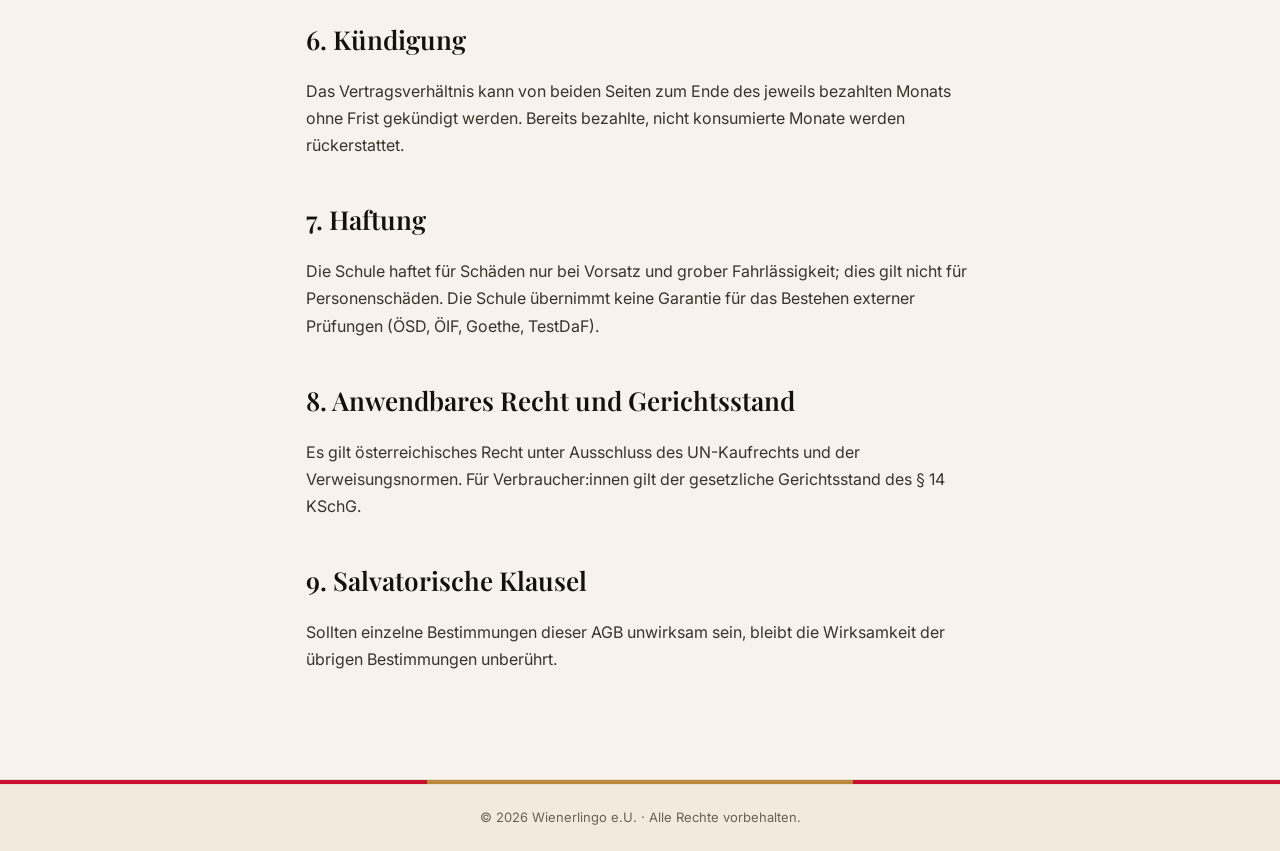
==== commit 562b2922: "Restore Wienerlingo brand (wordmark, logo, titles, legal, contacts) - Wordmark Servus Deutsch -> Wie" ====
--- a/agb.html
+++ b/agb.html
@@ -3,22 +3,22 @@
 <head>
   <meta charset="UTF-8">
   <meta name="viewport" content="width=device-width, initial-scale=1.0, viewport-fit=cover">
-  <title>AGB — Servus Deutsch</title>
+  <title>AGB — Wienerlingo</title>
   <meta name="robots" content="noindex, follow">
   <link rel="preconnect" href="https://fonts.googleapis.com">
   <link rel="preconnect" href="https://fonts.gstatic.com" crossorigin>
   <link href="https://fonts.googleapis.com/css2?family=Playfair+Display:ital,wght@0,500;0,600;0,700;0,800;1,600;1,700&family=Inter:wght@400;500;600&display=swap" rel="stylesheet">
-  <link rel="stylesheet" href="styles.css?v=29">
-  <link rel="icon" type="image/png" href="favicon.png?v=29">
+  <link rel="stylesheet" href="styles.css?v=31">
+  <link rel="icon" type="image/png" href="favicon.png?v=31">
 </head>
 <body>
   <header class="nav scrolled" id="nav">
     <div class="nav-inner">
-      <a href="index.html" class="logo" aria-label="Servus Deutsch — Startseite">
+      <a href="index.html" class="logo" aria-label="Wienerlingo — Startseite">
         <span class="logo-mark" aria-hidden="true">
-          <img src="logo.png?v=29" alt="" width="34" height="34">
+          <img src="logo.png?v=31" alt="" width="34" height="34">
         </span>
-        <span class="logo-text">Servus <em>Deutsch</em></span>
+        <span class="logo-text">Wiener<em>lingo</em></span>
       </a>
       <div class="nav-actions">
         <div class="lang-switch" role="group" aria-label="Sprache / Language / Мова">
@@ -38,7 +38,7 @@
       <!-- ===== DE ===== -->
       <section data-lang-block="de">
         <h1>Allgemeine Geschäftsbedingungen (AGB)</h1>
-        <p>der Servus Deutsch e.U., Mustergasse 12/4, 1010 Wien (im Folgenden „Schule“). Stand: Juni 2026.</p>
+        <p>der Wienerlingo e.U., Mustergasse 12/4, 1010 Wien (im Folgenden „Schule“). Stand: Juni 2026.</p>
 
         <h2>1. Geltungsbereich</h2>
         <p>Diese AGB gelten für alle Verträge über Online-Sprachkurse zwischen der Schule und Verbraucher:innen im Sinne des Konsumentenschutzgesetzes (KSchG) sowie Unternehmer:innen. Abweichende Bedingungen gelten nur bei ausdrücklicher schriftlicher Zustimmung der Schule.</p>
@@ -50,7 +50,7 @@
         <p>Alle Preise verstehen sich in Euro inklusive der gesetzlichen Umsatzsteuer. Die Kursgebühr ist monatlich im Voraus fällig. Die Zahlung erfolgt per Banküberweisung oder über die angebotenen Online-Zahlungsmethoden.</p>
 
         <h2>4. Rücktrittsrecht (FAGG)</h2>
-        <p>Verbraucher:innen können von einem im Fernabsatz geschlossenen Vertrag binnen <strong>14 Tagen ohne Angabe von Gründen</strong> zurücktreten (§ 11 FAGG). Die Frist beginnt mit dem Tag des Vertragsabschlusses. Der Rücktritt ist formlos möglich, z.&nbsp;B. per E-Mail an <a href="mailto:hallo@servusdeutsch.at">hallo@servusdeutsch.at</a>.</p>
+        <p>Verbraucher:innen können von einem im Fernabsatz geschlossenen Vertrag binnen <strong>14 Tagen ohne Angabe von Gründen</strong> zurücktreten (§ 11 FAGG). Die Frist beginnt mit dem Tag des Vertragsabschlusses. Der Rücktritt ist formlos möglich, z.&nbsp;B. per E-Mail an <a href="mailto:hallo@wienerlingo.at">hallo@wienerlingo.at</a>.</p>
         <p>Wünschen Sie den Kursbeginn bereits während der Rücktrittsfrist, haben Sie bei Rücktritt ein anteiliges Entgelt für bereits erbrachte Leistungen zu zahlen (§ 16 FAGG). Das Rücktrittsrecht erlischt, wenn die Dienstleistung vollständig erbracht wurde und Sie dem Beginn vor Fristablauf ausdrücklich zugestimmt haben (§ 18 Abs. 1 Z 1 FAGG).</p>
 
         <h2>5. Kursorganisation</h2>
@@ -78,7 +78,7 @@
       <section data-lang-block="en" hidden>
         <h1>General Terms and Conditions (AGB)</h1>
         <p class="legal-note">This is a courtesy translation. The German version of these terms is the legally binding one.</p>
-        <p>of Servus Deutsch e.U., Mustergasse 12/4, 1010 Vienna (hereinafter the "School"). Last updated: June 2026.</p>
+        <p>of Wienerlingo e.U., Mustergasse 12/4, 1010 Vienna (hereinafter the "School"). Last updated: June 2026.</p>
 
         <h2>1. Scope</h2>
         <p>These terms apply to all contracts for online language courses between the School and consumers within the meaning of the Austrian Consumer Protection Act (KSchG) as well as businesses. Deviating terms apply only with the School's express written consent.</p>
@@ -90,7 +90,7 @@
         <p>All prices are in euros and include statutory VAT. The course fee is due monthly in advance. Payment is made by bank transfer or via the online payment methods offered.</p>
 
         <h2>4. Right of withdrawal (FAGG)</h2>
-        <p>Consumers may withdraw from a distance contract within <strong>14 days without giving reasons</strong> (§ 11 FAGG). The period begins on the day the contract is concluded. Withdrawal requires no specific form — for example, an email to <a href="mailto:hallo@servusdeutsch.at">hallo@servusdeutsch.at</a> is sufficient.</p>
+        <p>Consumers may withdraw from a distance contract within <strong>14 days without giving reasons</strong> (§ 11 FAGG). The period begins on the day the contract is concluded. Withdrawal requires no specific form — for example, an email to <a href="mailto:hallo@wienerlingo.at">hallo@wienerlingo.at</a> is sufficient.</p>
         <p>If you wish to start the course during the withdrawal period, you must pay a proportionate fee for services already provided in the event of withdrawal (§ 16 FAGG). The right of withdrawal expires once the service has been fully performed and you expressly agreed to the start before the period ended (§ 18(1)(1) FAGG).</p>
 
         <h2>5. Course organisation</h2>
@@ -118,7 +118,7 @@
       <section data-lang-block="uk" hidden>
         <h1>Загальні умови надання послуг (AGB)</h1>
         <p class="legal-note">Це переклад для зручності. Юридично зобовʼязальною є німецька версія цих умов.</p>
-        <p>Servus Deutsch e.U., Mustergasse 12/4, 1010 Відень (далі — «Школа»). Станом на: червень 2026.</p>
+        <p>Wienerlingo e.U., Mustergasse 12/4, 1010 Відень (далі — «Школа»). Станом на: червень 2026.</p>
 
         <h2>1. Сфера дії</h2>
         <p>Ці умови застосовуються до всіх договорів про онлайн-курси між Школою та споживачами в розумінні австрійського Закону про захист споживачів (KSchG), а також підприємцями. Інші умови діють лише за прямої письмової згоди Школи.</p>
@@ -130,7 +130,7 @@
         <p>Усі ціни вказані в євро і включають законний ПДВ. Оплата за курс здійснюється щомісяця наперед — банківським переказом або через запропоновані онлайн-методи оплати.</p>
 
         <h2>4. Право на відмову (FAGG)</h2>
-        <p>Споживачі можуть відмовитися від договору, укладеного дистанційно, протягом <strong>14 днів без пояснення причин</strong> (§ 11 FAGG). Строк починається з дня укладення договору. Відмова не потребує спеціальної форми — достатньо листа на <a href="mailto:hallo@servusdeutsch.at">hallo@servusdeutsch.at</a>.</p>
+        <p>Споживачі можуть відмовитися від договору, укладеного дистанційно, протягом <strong>14 днів без пояснення причин</strong> (§ 11 FAGG). Строк починається з дня укладення договору. Відмова не потребує спеціальної форми — достатньо листа на <a href="mailto:hallo@wienerlingo.at">hallo@wienerlingo.at</a>.</p>
         <p>Якщо ви бажаєте почати курс ще під час строку відмови, у разі відмови ви сплачуєте пропорційну плату за вже надані послуги (§ 16 FAGG). Право на відмову втрачається, якщо послугу надано повністю і ви прямо погодилися на початок до спливу строку (§ 18(1)(1) FAGG).</p>
 
         <h2>5. Організація курсів</h2>
@@ -158,7 +158,7 @@
       <section data-lang-block="ru" hidden>
         <h1>Общие условия предоставления услуг (AGB)</h1>
         <p class="legal-note">Это перевод для удобства. Юридически обязательной является немецкая версия этих условий.</p>
-        <p>Servus Deutsch e.U., Mustergasse 12/4, 1010 Вена (далее — «Школа»). По состоянию на: июнь 2026.</p>
+        <p>Wienerlingo e.U., Mustergasse 12/4, 1010 Вена (далее — «Школа»). По состоянию на: июнь 2026.</p>
 
         <h2>1. Сфера действия</h2>
         <p>Эти условия применяются ко всем договорам об онлайн-курсах между Школой и потребителями в смысле австрийского Закона о защите потребителей (KSchG), а также предпринимателями. Иные условия действуют только при прямом письменном согласии Школы.</p>
@@ -170,7 +170,7 @@
         <p>Все цены указаны в евро и включают законный НДС. Оплата за курс производится ежемесячно вперёд — банковским переводом или через предложенные онлайн-методы оплаты.</p>
 
         <h2>4. Право на отказ (FAGG)</h2>
-        <p>Потребители могут отказаться от договора, заключённого дистанционно, в течение <strong>14 дней без объяснения причин</strong> (§ 11 FAGG). Срок начинается со дня заключения договора. Отказ не требует специальной формы — достаточно письма на <a href="mailto:hallo@servusdeutsch.at">hallo@servusdeutsch.at</a>.</p>
+        <p>Потребители могут отказаться от договора, заключённого дистанционно, в течение <strong>14 дней без объяснения причин</strong> (§ 11 FAGG). Срок начинается со дня заключения договора. Отказ не требует специальной формы — достаточно письма на <a href="mailto:hallo@wienerlingo.at">hallo@wienerlingo.at</a>.</p>
         <p>Если вы желаете начать курс ещё во время срока отказа, при отказе вы оплачиваете пропорциональную плату за уже оказанные услуги (§ 16 FAGG). Право на отказ утрачивается, если услуга оказана полностью и вы прямо согласились на начало до истечения срока (§ 18(1)(1) FAGG).</p>
 
         <h2>5. Организация курсов</h2>
@@ -198,10 +198,10 @@
 
   <footer class="footer">
     <div class="footer-stripe" aria-hidden="true"><i></i><i></i><i></i></div>
-    <p class="footer-copy" data-i18n="foot.copy">© 2026 Servus Deutsch e.U. · Alle Rechte vorbehalten.</p>
+    <p class="footer-copy" data-i18n="foot.copy">© 2026 Wienerlingo e.U. · Alle Rechte vorbehalten.</p>
   </footer>
 
-  <script src="i18n.js?v=29"></script>
-  <script src="script.js?v=29"></script>
+  <script src="i18n.js?v=31"></script>
+  <script src="script.js?v=31"></script>
 </body>
 </html>
--- a/styles.css
+++ b/styles.css
@@ -1,5 +1,5 @@
 /* =====================================================================
-   Servus Deutsch — "Wien in Gold"
+   Wienerlingo — "Wien in Gold"
    Light editorial luxury · ivory paper + imperial gold + ink
    Playfair Display (headings) + Inter (body) · cyrillic + umlaut safe
    ===================================================================== */
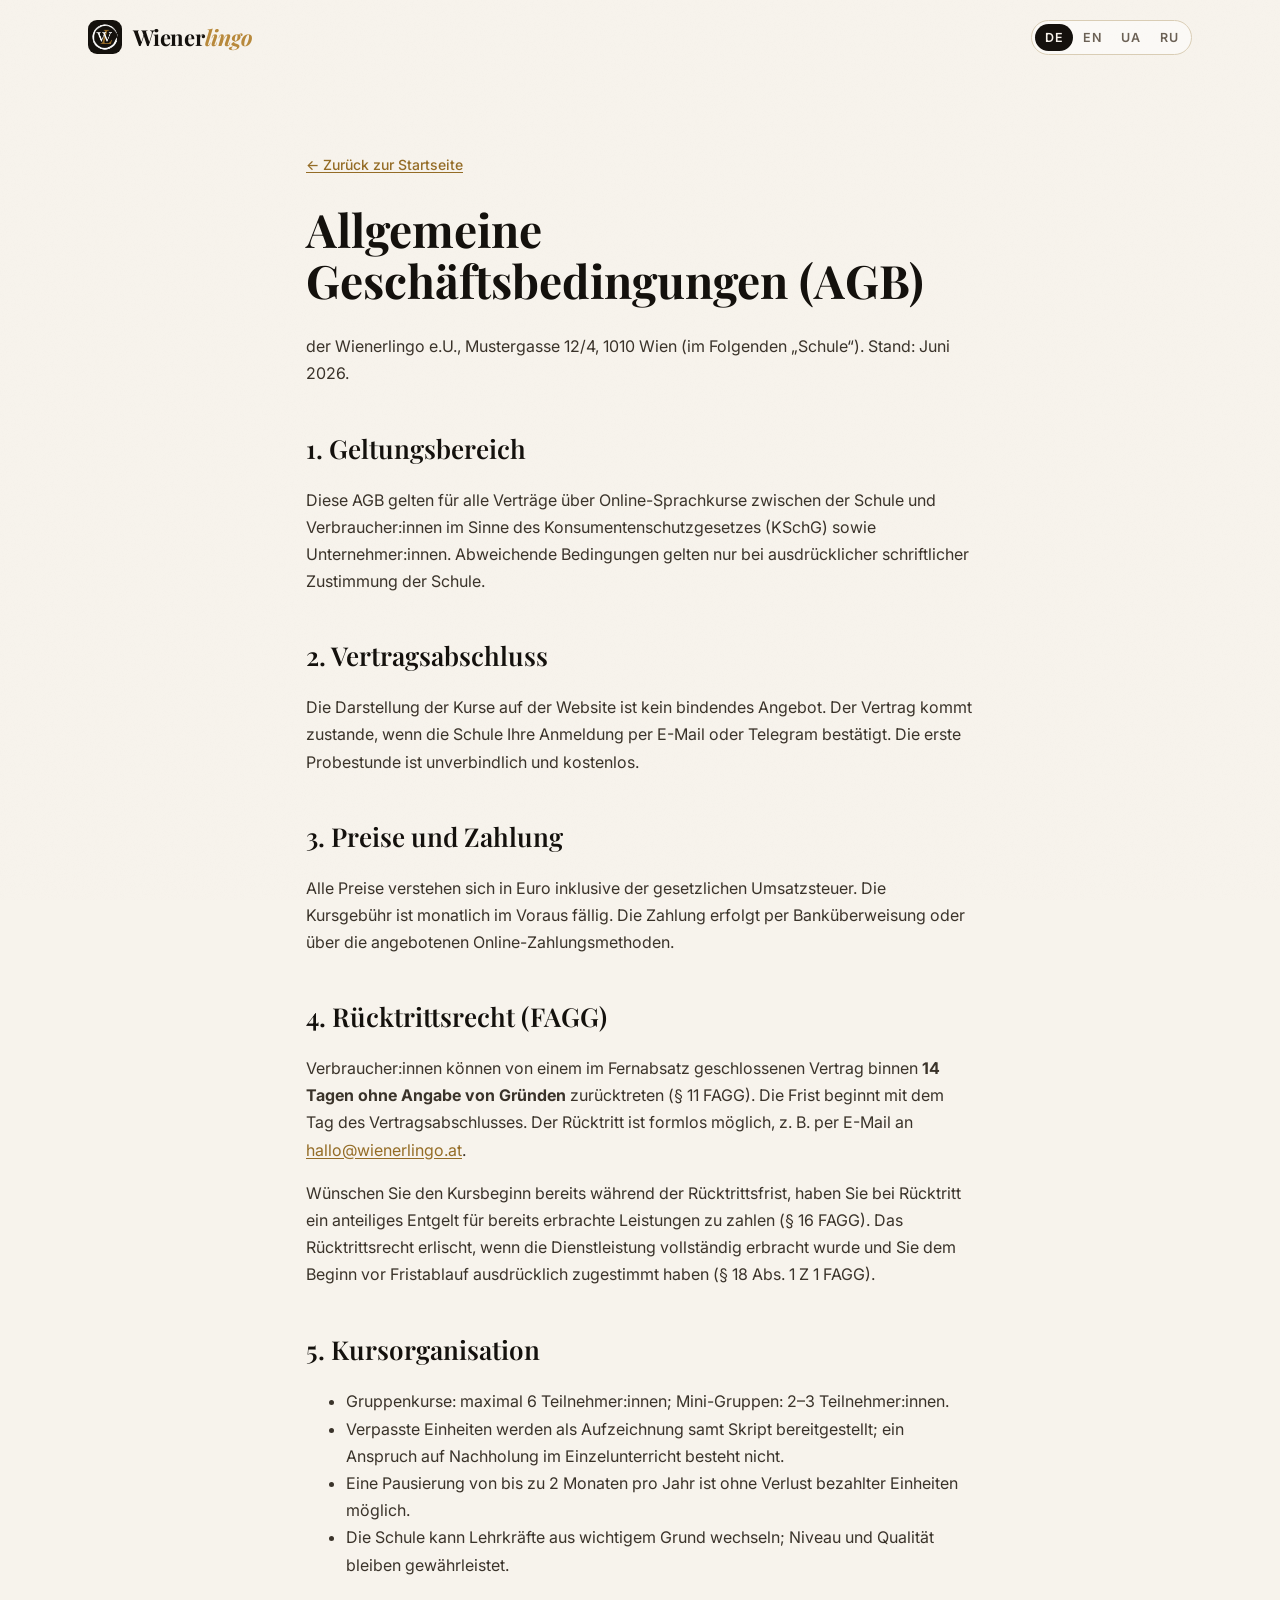
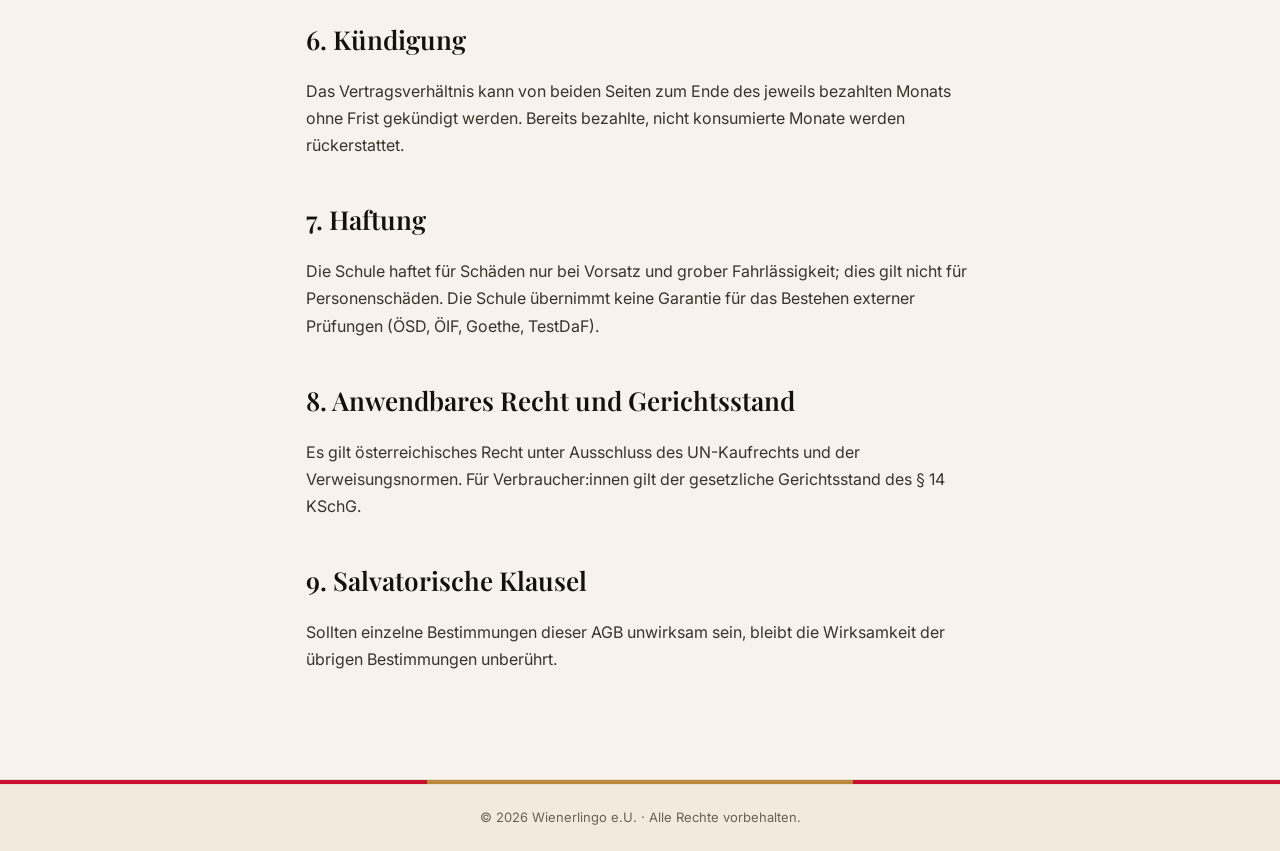
==== commit d1ed2e17: "Use original Wienerlingo emblem (W+L in circle) on dark tile - Replace WL text monogram with the ori" ====
--- a/agb.html
+++ b/agb.html
@@ -8,15 +8,15 @@
   <link rel="preconnect" href="https://fonts.googleapis.com">
   <link rel="preconnect" href="https://fonts.gstatic.com" crossorigin>
   <link href="https://fonts.googleapis.com/css2?family=Playfair+Display:ital,wght@0,500;0,600;0,700;0,800;1,600;1,700&family=Inter:wght@400;500;600&display=swap" rel="stylesheet">
-  <link rel="stylesheet" href="styles.css?v=31">
-  <link rel="icon" type="image/png" href="favicon.png?v=31">
+  <link rel="stylesheet" href="styles.css?v=32">
+  <link rel="icon" type="image/png" href="favicon.png?v=32">
 </head>
 <body>
   <header class="nav scrolled" id="nav">
     <div class="nav-inner">
       <a href="index.html" class="logo" aria-label="Wienerlingo — Startseite">
         <span class="logo-mark" aria-hidden="true">
-          <img src="logo.png?v=31" alt="" width="34" height="34">
+          <img src="logo.png?v=32" alt="" width="34" height="34">
         </span>
         <span class="logo-text">Wiener<em>lingo</em></span>
       </a>
@@ -201,7 +201,7 @@
     <p class="footer-copy" data-i18n="foot.copy">© 2026 Wienerlingo e.U. · Alle Rechte vorbehalten.</p>
   </footer>
 
-  <script src="i18n.js?v=31"></script>
-  <script src="script.js?v=31"></script>
+  <script src="i18n.js?v=32"></script>
+  <script src="script.js?v=32"></script>
 </body>
 </html>
